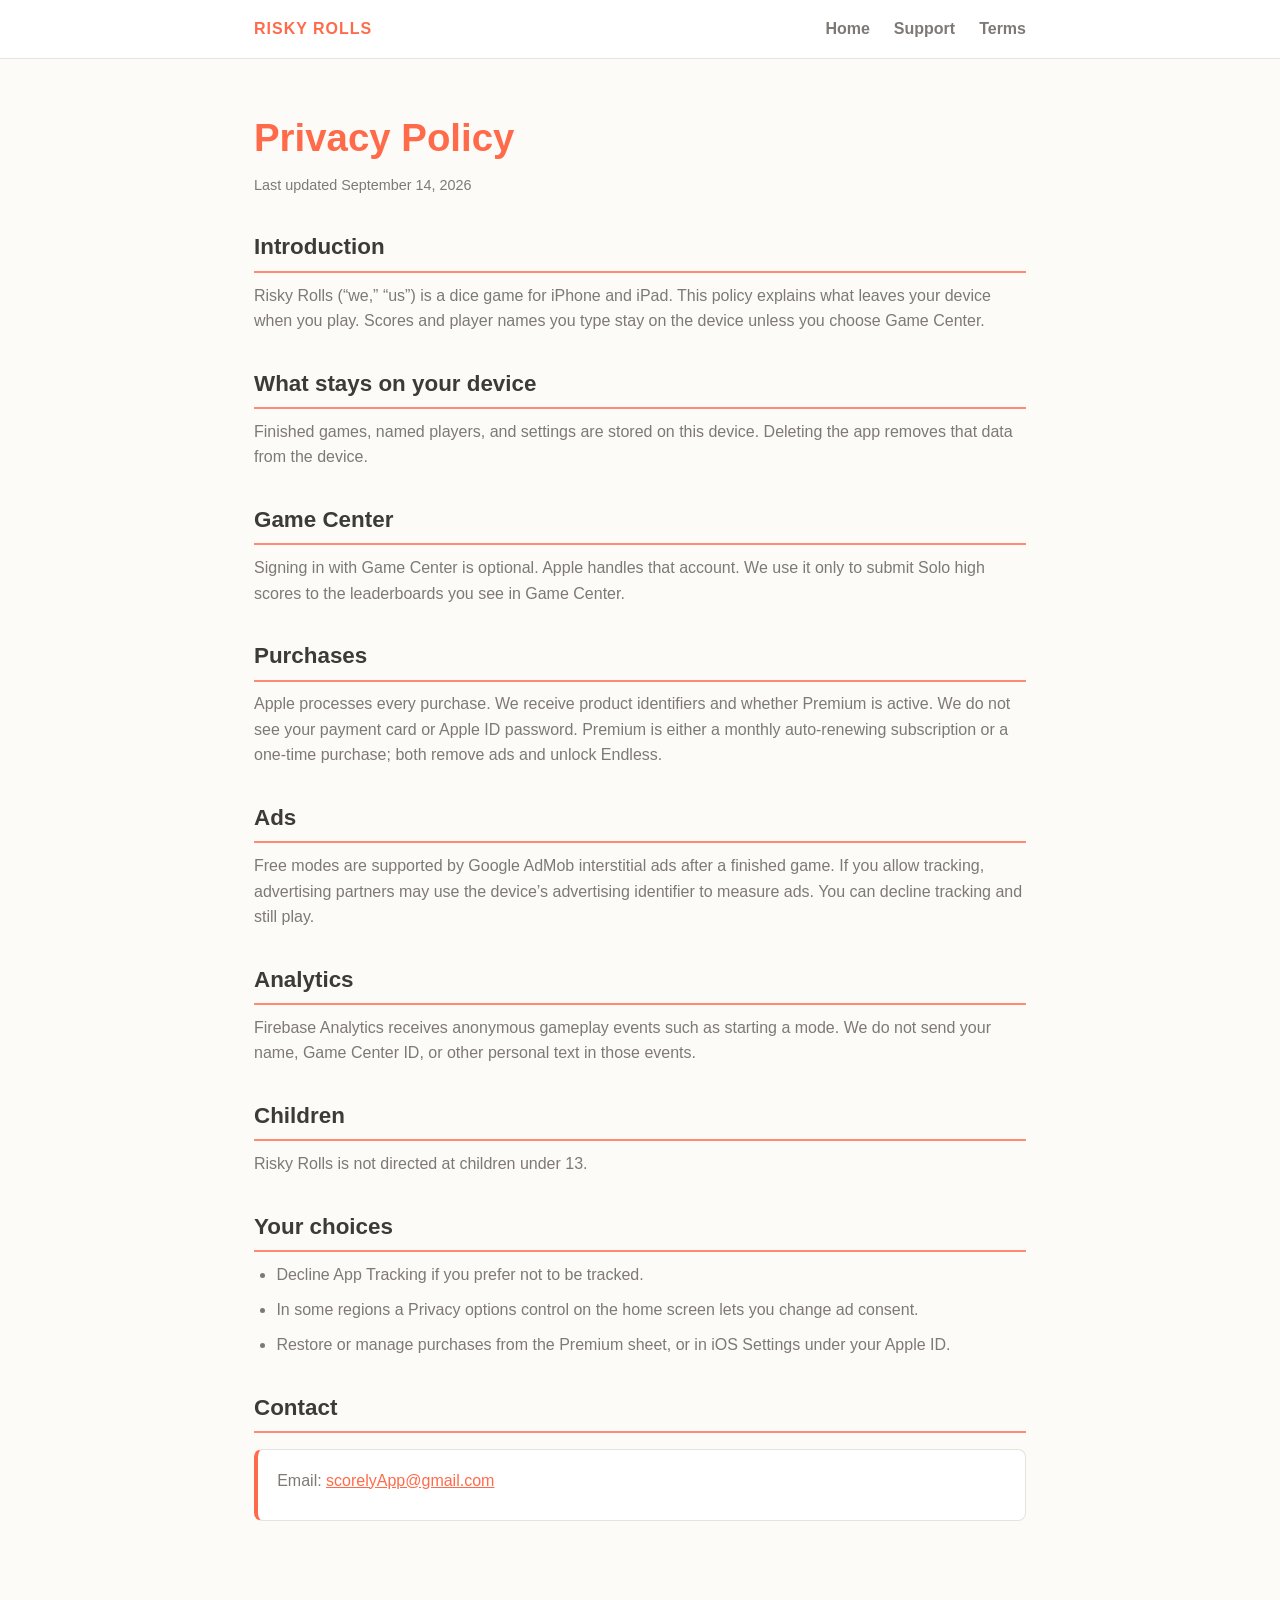
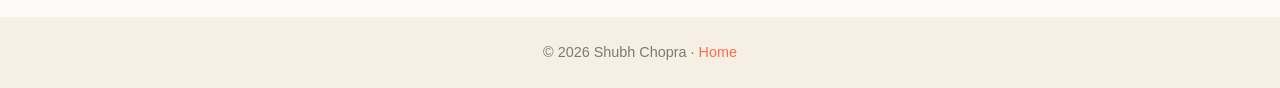
==== privacy-policy.html @ b7e9be40 "Add Risky Rolls privacy, support, and terms pages. Co-authored-by: Cursor <cursoragent@cursor.com>" ====
<!DOCTYPE html>
<html lang="en">
<head>
    <meta charset="UTF-8">
    <meta name="viewport" content="width=device-width, initial-scale=1.0">
    <title>Privacy Policy - Risky Rolls</title>
    <link rel="stylesheet" href="styles.css">
</head>
<body>
    <nav class="navbar">
        <div class="container">
            <div class="nav-brand">
                <a href="index.html"><span class="brand-name">RISKY ROLLS</span></a>
            </div>
            <div class="nav-links">
                <a href="index.html">Home</a>
                <a href="support.html">Support</a>
                <a href="terms-of-service.html">Terms</a>
            </div>
        </div>
    </nav>
    <main class="legal-page">
        <div class="container">
            <h1>Privacy Policy</h1>
            <p class="last-updated">Last updated September 14, 2026</p>

            <section class="legal-section">
                <h2>Introduction</h2>
                <p>Risky Rolls (“we,” “us”) is a dice game for iPhone and iPad. This policy explains what leaves your device when you play. Scores and player names you type stay on the device unless you choose Game Center.</p>
            </section>

            <section class="legal-section">
                <h2>What stays on your device</h2>
                <p>Finished games, named players, and settings are stored on this device. Deleting the app removes that data from the device.</p>
            </section>

            <section class="legal-section">
                <h2>Game Center</h2>
                <p>Signing in with Game Center is optional. Apple handles that account. We use it only to submit Solo high scores to the leaderboards you see in Game Center.</p>
            </section>

            <section class="legal-section">
                <h2>Purchases</h2>
                <p>Apple processes every purchase. We receive product identifiers and whether Premium is active. We do not see your payment card or Apple ID password. Premium is either a monthly auto-renewing subscription or a one-time purchase; both remove ads and unlock Endless.</p>
            </section>

            <section class="legal-section">
                <h2>Ads</h2>
                <p>Free modes are supported by Google AdMob interstitial ads after a finished game. If you allow tracking, advertising partners may use the device’s advertising identifier to measure ads. You can decline tracking and still play.</p>
            </section>

            <section class="legal-section">
                <h2>Analytics</h2>
                <p>Firebase Analytics receives anonymous gameplay events such as starting a mode. We do not send your name, Game Center ID, or other personal text in those events.</p>
            </section>

            <section class="legal-section">
                <h2>Children</h2>
                <p>Risky Rolls is not directed at children under 13.</p>
            </section>

            <section class="legal-section">
                <h2>Your choices</h2>
                <ul>
                    <li>Decline App Tracking if you prefer not to be tracked.</li>
                    <li>In some regions a Privacy options control on the home screen lets you change ad consent.</li>
                    <li>Restore or manage purchases from the Premium sheet, or in iOS Settings under your Apple ID.</li>
                </ul>
            </section>

            <section class="legal-section">
                <h2>Contact</h2>
                <div class="contact-info">
                    <p>Email: <a href="mailto:scorelyApp@gmail.com">scorelyApp@gmail.com</a></p>
                </div>
            </section>
        </div>
    </main>
    <footer>
        <div class="container">
            <p>© 2026 Shubh Chopra · <a href="index.html">Home</a></p>
        </div>
    </footer>
</body>
</html>
---- styles.css ----
/* Risky Rolls legal site — cream/coral to match the app. */
* { margin: 0; padding: 0; box-sizing: border-box; }

:root {
    --cream: #FDFBF7;
    --cream-deep: #F5EFE4;
    --coral: #FF6B4A;
    --coral-soft: #FF8A73;
    --ink: #3D3A37;
    --stone: #7E7975;
    --hair: #E6E3DE;
}

body {
    font-family: -apple-system, BlinkMacSystemFont, "Segoe UI", Roboto, "Helvetica Neue", Arial, sans-serif;
    background: var(--cream);
    color: var(--ink);
    line-height: 1.6;
    min-height: 100vh;
    display: flex;
    flex-direction: column;
}

.navbar {
    background: #fff;
    padding: 1rem 0;
    position: sticky;
    top: 0;
    z-index: 1000;
    border-bottom: 1px solid var(--hair);
}

.navbar .container,
.nav-brand {
    display: flex;
    justify-content: space-between;
    align-items: center;
}

.nav-brand a {
    text-decoration: none;
    color: inherit;
    display: flex;
    align-items: center;
    gap: 8px;
}

.brand-name {
    color: var(--coral);
    letter-spacing: 1px;
    font-weight: 800;
}

.nav-links {
    display: flex;
    gap: 1.5rem;
}

.nav-links a {
    color: var(--stone);
    text-decoration: none;
    font-weight: 600;
}

.nav-links a:hover { color: var(--coral); }

.container {
    max-width: 820px;
    margin: 0 auto;
    padding: 0 1.5rem;
}

main { flex: 1; }

.hero, .legal-page { padding: 3rem 0 4rem; }
.hero { text-align: center; }
.hero h1 {
    font-size: 3rem;
    color: var(--coral);
    margin-bottom: 0.5rem;
}
.tagline { font-size: 1.3rem; font-weight: 600; margin-bottom: 1rem; }
.description { color: var(--stone); max-width: 640px; margin: 0 auto 2rem; }

.btn {
    display: inline-block;
    padding: 0.85rem 1.6rem;
    border-radius: 12px;
    text-decoration: none;
    font-weight: 700;
}
.btn-primary { background: var(--coral); color: #fff; }

.legal-links {
    display: grid;
    grid-template-columns: repeat(auto-fit, minmax(220px, 1fr));
    gap: 1rem;
    margin-top: 2rem;
}
.legal-link {
    background: #fff;
    border: 1px solid var(--hair);
    border-radius: 16px;
    padding: 1.4rem;
    text-decoration: none;
    color: var(--ink);
}
.legal-link h3 { color: var(--coral); margin-bottom: 0.35rem; }
.legal-link p { color: var(--stone); font-size: 0.95rem; }

.legal-page h1 { font-size: 2.4rem; color: var(--coral); }
.last-updated { color: var(--stone); font-size: 0.9rem; margin: 0.4rem 0 2rem; }
.legal-section { margin-bottom: 2rem; }
.legal-section h2 {
    font-size: 1.4rem;
    margin-bottom: 0.6rem;
    border-bottom: 2px solid var(--coral-soft);
    padding-bottom: 0.35rem;
}
.legal-section p, .legal-section li { color: var(--stone); margin-bottom: 0.6rem; }
.legal-section ul, .legal-section ol { margin: 0 0 1rem 1.4rem; }
.legal-section a { color: var(--coral); }

.highlight-box, .contact-info, .faq-item {
    background: #fff;
    border: 1px solid var(--hair);
    border-left: 4px solid var(--coral);
    border-radius: 8px;
    padding: 1.1rem 1.2rem;
    margin: 1rem 0;
}
.faq-item h4 { margin-bottom: 0.4rem; }

footer {
    background: var(--cream-deep);
    padding: 1.5rem 0;
    text-align: center;
    color: var(--stone);
    font-size: 0.9rem;
}
footer a { color: var(--coral); text-decoration: none; }

@media (max-width: 640px) {
    .hero h1 { font-size: 2.1rem; }
    .nav-links { gap: 0.8rem; font-size: 0.9rem; }
}
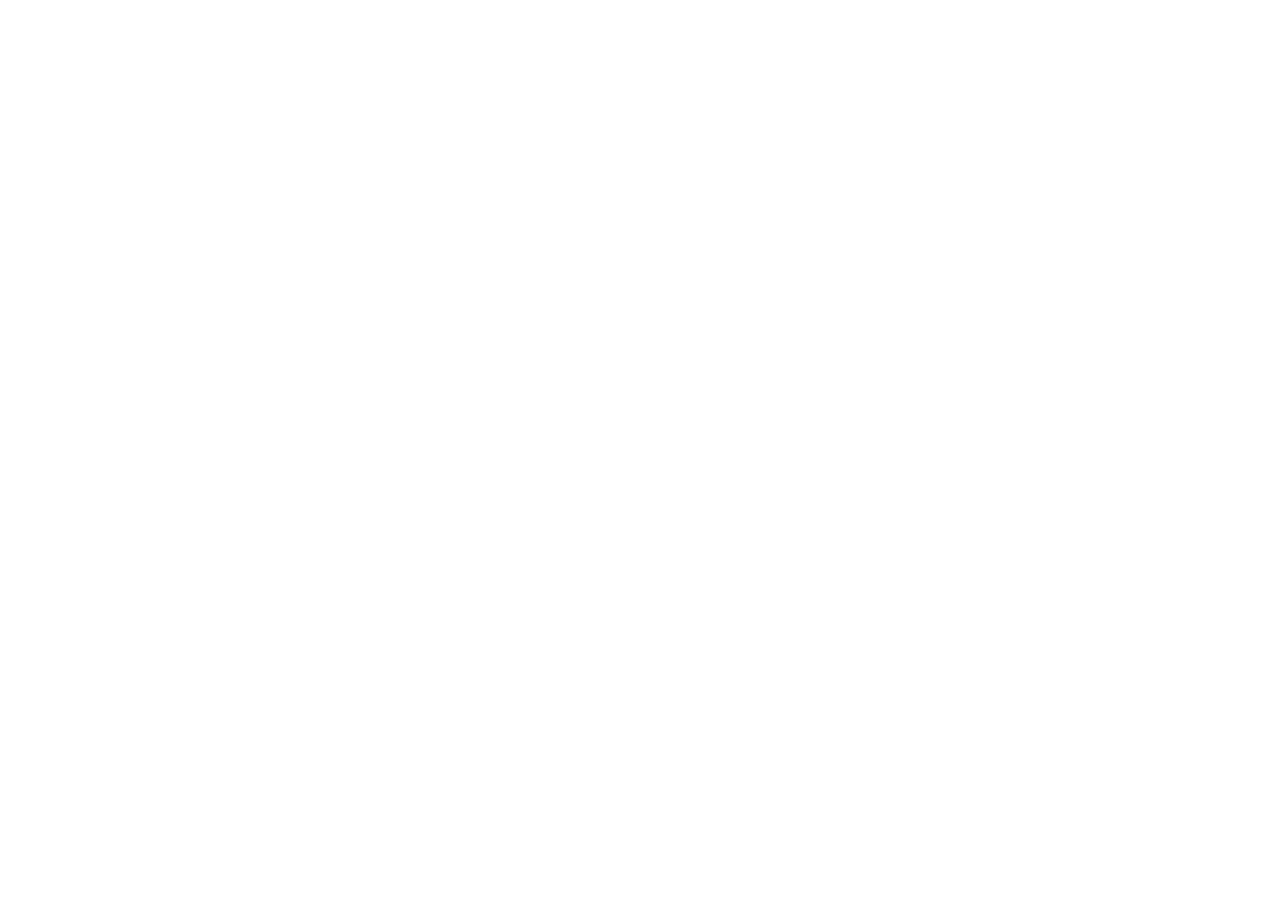
==== commit 1937fe3e: "Redirect legacy Risky Rolls pages to riskyrolls.com Co-Authored-By: Claude Opus 5.5 <noreply@anthrop" ====
--- a/privacy-policy.html
+++ b/privacy-policy.html
@@ -4,82 +4,11 @@
     <meta charset="UTF-8">
     <meta name="viewport" content="width=device-width, initial-scale=1.0">
     <title>Privacy Policy - Risky Rolls</title>
-    <link rel="stylesheet" href="styles.css">
+    <link rel="canonical" href="https://riskyrolls.com/privacy-policy.html">
+    <meta http-equiv="refresh" content="0; url=https://riskyrolls.com/privacy-policy.html">
+    <script>location.replace("https://riskyrolls.com/privacy-policy.html" + location.hash);</script>
 </head>
 <body>
-    <nav class="navbar">
-        <div class="container">
-            <div class="nav-brand">
-                <a href="index.html"><span class="brand-name">RISKY ROLLS</span></a>
-            </div>
-            <div class="nav-links">
-                <a href="index.html">Home</a>
-                <a href="support.html">Support</a>
-                <a href="terms-of-service.html">Terms</a>
-            </div>
-        </div>
-    </nav>
-    <main class="legal-page">
-        <div class="container">
-            <h1>Privacy Policy</h1>
-            <p class="last-updated">Last updated September 14, 2026</p>
-
-            <section class="legal-section">
-                <h2>Introduction</h2>
-                <p>Risky Rolls (“we,” “us”) is a dice game for iPhone and iPad. This policy explains what leaves your device when you play. Scores and player names you type stay on the device unless you choose Game Center.</p>
-            </section>
-
-            <section class="legal-section">
-                <h2>What stays on your device</h2>
-                <p>Finished games, named players, and settings are stored on this device. Deleting the app removes that data from the device.</p>
-            </section>
-
-            <section class="legal-section">
-                <h2>Game Center</h2>
-                <p>Signing in with Game Center is optional. Apple handles that account. We use it only to submit Solo high scores to the leaderboards you see in Game Center.</p>
-            </section>
-
-            <section class="legal-section">
-                <h2>Purchases</h2>
-                <p>Apple processes every purchase. We receive product identifiers and whether Premium is active. We do not see your payment card or Apple ID password. Premium is either a monthly auto-renewing subscription or a one-time purchase; both remove ads and unlock Endless.</p>
-            </section>
-
-            <section class="legal-section">
-                <h2>Ads</h2>
-                <p>Free modes are supported by Google AdMob interstitial ads after a finished game. If you allow tracking, advertising partners may use the device’s advertising identifier to measure ads. You can decline tracking and still play.</p>
-            </section>
-
-            <section class="legal-section">
-                <h2>Analytics</h2>
-                <p>Firebase Analytics receives anonymous gameplay events such as starting a mode. We do not send your name, Game Center ID, or other personal text in those events.</p>
-            </section>
-
-            <section class="legal-section">
-                <h2>Children</h2>
-                <p>Risky Rolls is not directed at children under 13.</p>
-            </section>
-
-            <section class="legal-section">
-                <h2>Your choices</h2>
-                <ul>
-                    <li>Decline App Tracking if you prefer not to be tracked.</li>
-                    <li>In some regions a Privacy options control on the home screen lets you change ad consent.</li>
-                    <li>Restore or manage purchases from the Premium sheet, or in iOS Settings under your Apple ID.</li>
-                </ul>
-            </section>
-
-            <section class="legal-section">
-                <h2>Contact</h2>
-                <div class="contact-info">
-                    <p>Email: <a href="mailto:scorelyApp@gmail.com">scorelyApp@gmail.com</a></p>
-                </div>
-            </section>
-        </div>
-    </main>
-    <footer>
-        <div class="container">
-            <p>© 2026 Shubh Chopra · <a href="index.html">Home</a></p>
-        </div>
-    </footer>
+    <p>This page has moved to <a href="https://riskyrolls.com/privacy-policy.html">the Risky Rolls privacy policy</a> on riskyrolls.com.</p>
 </body>
 </html>
